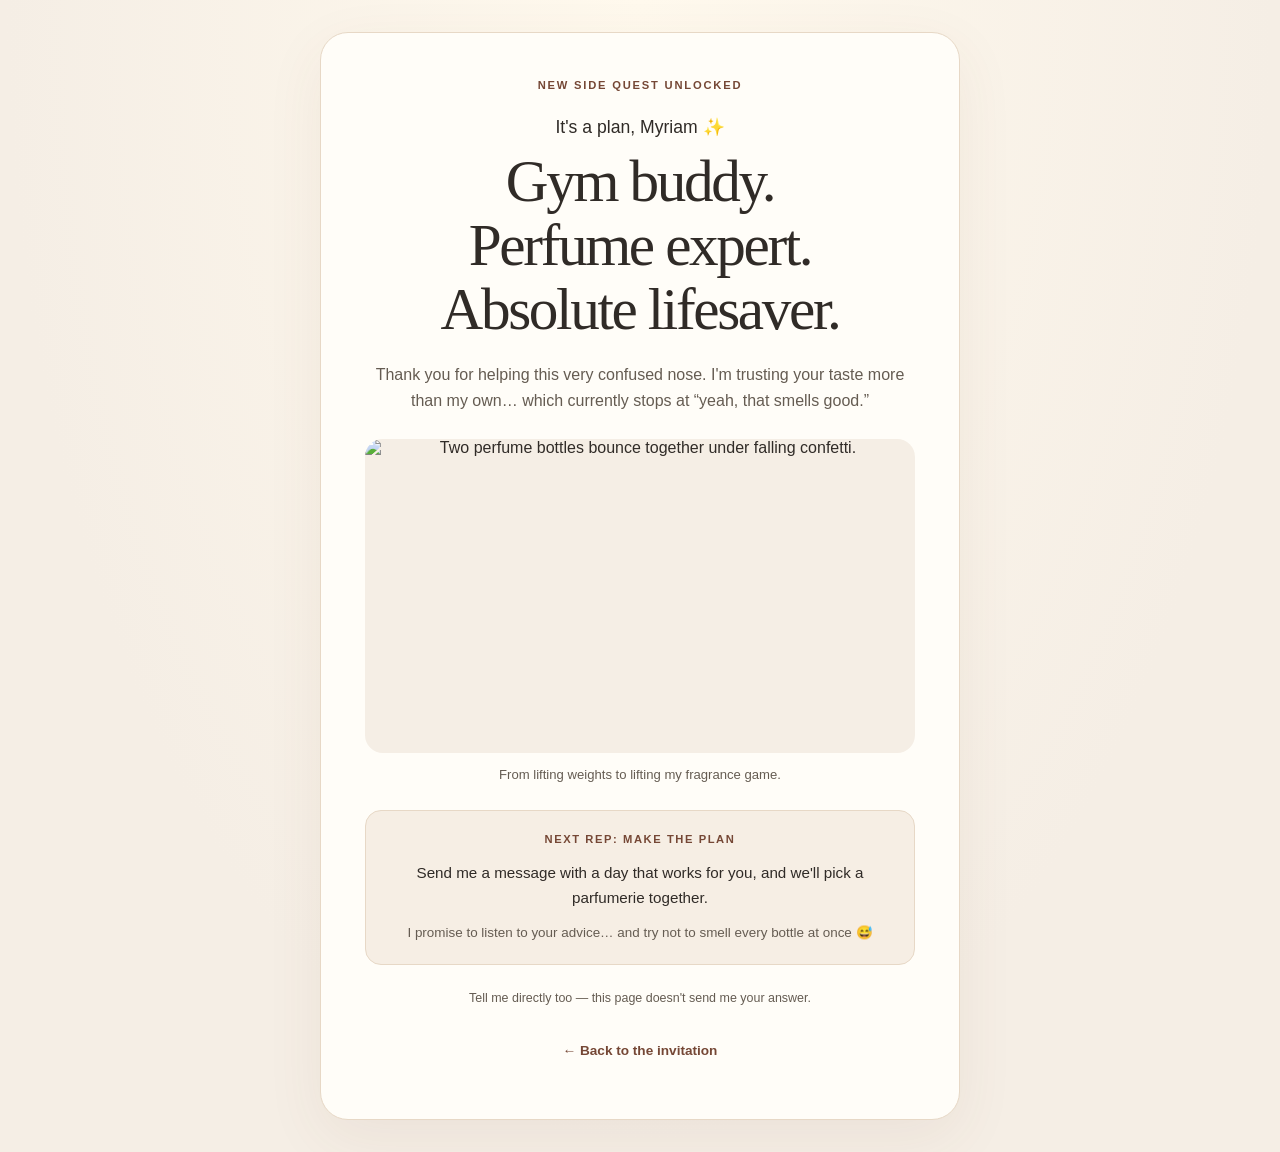
==== yes_page.html @ 6dc9c0cd "Add files via upload" ====
<!DOCTYPE html>
<html lang="en">
<head>
  <meta charset="UTF-8">
  <meta name="viewport" content="width=device-width, initial-scale=1.0">
  <meta name="theme-color" content="#f5eee5">
  <meta name="description" content="Perfume-shopping side quest accepted. Thanks, Myriam!">
  <title>Perfume mission accepted, Myriam!</title>
  <link rel="stylesheet" href="styles.css">
  <link rel="stylesheet" href="yes_style.css">
</head>
<body>
  <main class="container" aria-labelledby="success-title">
    <p class="eyebrow">NEW SIDE QUEST UNLOCKED</p>
    <p class="greeting">It's a plan, Myriam ✨</p>
    <h1 id="success-title">Gym buddy.<br>Perfume expert.<br>Absolute lifesaver.</h1>
    <p class="description">Thank you for helping this very confused nose. I'm trusting your taste more than my own… which currently stops at “yeah, that smells good.”</p>
    <!-- An original local celebration GIF, themed around perfume bottles. -->
    <figure class="gif-container">
      <img id="celebration-gif" src="assets/perfume-party.gif" width="560" height="320" alt="Two perfume bottles bounce together under falling confetti.">
      <figcaption>From lifting weights to lifting my fragrance game.</figcaption>
    </figure>
    <div class="next-step">
      <p class="next-label">NEXT REP: MAKE THE PLAN</p>
      <p>Send me a message with a day that works for you, and we'll pick a parfumerie together.</p>
      <p class="little-promise">I promise to listen to your advice… and try not to smell every bottle at once 😅</p>
    </div>
    <p class="footer-note">Tell me directly too — this page doesn't send me your answer.</p>
    <a class="back-link" href="index.html">← Back to the invitation</a>
  </main>
</body>
</html>
---- styles.css ----
/* Warm perfume-counter colors, with enough room for phones and long copy. */
:root {
  color-scheme: light;
  --background: #f5eee5;
  --card: #fffdf8;
  --ink: #302b27;
  --muted: #655c52;
  --accent: #754735;
  --border: #e7d8c6;
}

* { box-sizing: border-box; }
[hidden] { display: none !important; }

body {
  margin: 0;
  min-height: 100vh;
  min-height: 100svh;
  display: grid;
  place-items: center;
  padding: 32px 16px;
  background: radial-gradient(ellipse at top, #fff9ed 0%, var(--background) 70%);
  color: var(--ink);
  font-family: Arial, Helvetica, sans-serif;
}

.container {
  width: min(100%, 640px);
  padding: clamp(24px, 5vw, 44px);
  text-align: center;
  background: var(--card);
  border: 1px solid var(--border);
  border-radius: 28px;
  box-shadow: 0 18px 60px #75473512;
}

.eyebrow {
  margin: 0 0 22px;
  color: var(--accent);
  font-size: 0.7rem;
  font-weight: 700;
  letter-spacing: 0.16em;
  line-height: 1.6;
}

.greeting { margin: 0 0 12px; font-size: 1.1rem; }
h1 {
  margin: 0 0 20px;
  font-family: Georgia, 'Times New Roman', serif;
  font-size: clamp(2.3rem, 8vw, 3.7rem);
  font-weight: 400;
  line-height: 1.08;
  letter-spacing: -0.04em;
}

.intro, .description, .plan {
  font-size: 1rem;
  line-height: 1.65;
}
.intro { color: var(--accent); }
.description { color: var(--muted); }
.plan { margin: 22px 0; font-weight: 700; }

.gif-container { margin: 24px 0 0; }
.gif-container img {
  display: block;
  width: 100%;
  height: auto;
  border-radius: 18px;
  background: var(--background);
}
figcaption {
  margin-top: 12px;
  color: var(--muted);
  font-size: 0.82rem;
  line-height: 1.5;
}

.buttons { display: flex; justify-content: center; gap: 12px; flex-wrap: wrap; }
button, .back-link {
  min-height: 48px;
  padding: 14px 20px;
  border-radius: 12px;
  font: inherit;
  font-weight: 700;
  line-height: 1.4;
  cursor: pointer;
  text-decoration: none;
  transition: background-color 160ms ease, transform 160ms ease;
}
.yes-button { border: 1px solid var(--accent); color: #fff; background: var(--accent); }
.yes-button:hover { background: #593425; transform: translateY(-2px); }
.no-button { border: 1px solid var(--border); background: #f6eee4; color: var(--ink); }
.no-button:hover { background: #ecdfd0; }
button:focus-visible, a:focus-visible { outline: 3px solid #a77128; outline-offset: 4px; }
.response { margin: 18px 0 0; color: var(--accent); font-size: 0.92rem; line-height: 1.6; }
.response:empty { display: none; }
.text-button { margin-top: 8px; border: 0; background: transparent; color: var(--muted); text-decoration: underline; }
.footer-note { margin: 24px 0 0; color: var(--muted); font-size: 0.78rem; line-height: 1.6; }
a { color: var(--accent); }

@media (max-width: 420px) {
  body { padding: 16px 12px; }
  .container { border-radius: 20px; padding: 26px 20px; }
  .buttons { flex-direction: column; }
  .buttons button { width: 100%; }
}

@media (prefers-reduced-motion: reduce) {
  button, .back-link { transition: none; }
  .yes-button:hover { transform: none; }
  /* The still frame keeps the same illustration without the GIF animation. */
  #invite-gif { content: url('assets/perfume-quest.png'); }
  #celebration-gif { content: url('assets/perfume-party.png'); }
}
---- yes_style.css ----
/* The yes page shares the main palette and adds a little planning card. */
.next-step {
  margin-top: 26px;
  padding: 20px;
  background: #f6eee4;
  border: 1px solid var(--border);
  border-radius: 16px;
  font-size: 0.95rem;
  line-height: 1.6;
}
.next-step p { margin: 0 0 12px; }
.next-step p:last-child { margin-bottom: 0; }
.next-label {
  color: var(--accent);
  font-size: 0.7rem;
  font-weight: 700;
  letter-spacing: 0.14em;
}
.little-promise { color: var(--muted); font-size: 0.84rem; }
.back-link { display: inline-block; margin-top: 18px; color: var(--accent); font-size: 0.85rem; }
.back-link:hover { background: #f6eee4; }
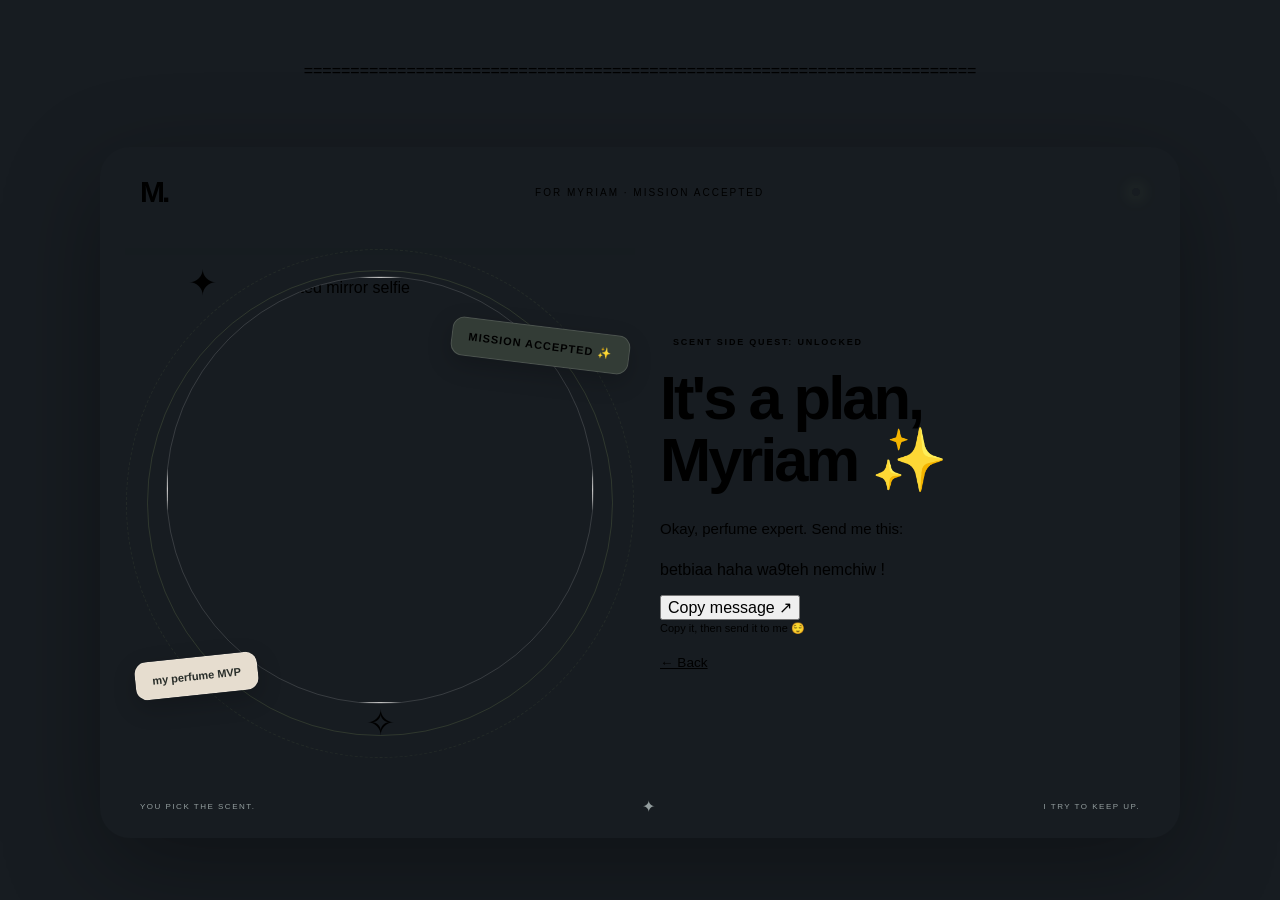
==== commit 8065a0f3: "Revamp yes_page.html layout and content" ====
--- a/yes_page.html
+++ b/yes_page.html
@@ -1,32 +1,36 @@
+========================================================================
 <!DOCTYPE html>
 <html lang="en">
 <head>
   <meta charset="UTF-8">
-  <meta name="viewport" content="width=device-width, initial-scale=1.0">
-  <meta name="theme-color" content="#f5eee5">
-  <meta name="description" content="Perfume-shopping side quest accepted. Thanks, Myriam!">
-  <title>Perfume mission accepted, Myriam!</title>
+  <meta name="viewport" content="width=device-width, initial-scale=1">
+  <meta name="theme-color" content="#20262c">
+  <title>It's a plan, Myriam ✨</title>
   <link rel="stylesheet" href="styles.css">
   <link rel="stylesheet" href="yes_style.css">
+  <script src="yes_script.js" defer></script>
 </head>
 <body>
-  <main class="container" aria-labelledby="success-title">
-    <p class="eyebrow">NEW SIDE QUEST UNLOCKED</p>
-    <p class="greeting">It's a plan, Myriam ✨</p>
-    <h1 id="success-title">Gym buddy.<br>Perfume expert.<br>Absolute lifesaver.</h1>
-    <p class="description">Thank you for helping this very confused nose. I'm trusting your taste more than my own… which currently stops at “yeah, that smells good.”</p>
-    <!-- An original local celebration GIF, themed around perfume bottles. -->
-    <figure class="gif-container">
-      <img id="celebration-gif" src="assets/perfume-party.gif" width="560" height="320" alt="Two perfume bottles bounce together under falling confetti.">
-      <figcaption>From lifting weights to lifting my fragrance game.</figcaption>
-    </figure>
-    <div class="next-step">
-      <p class="next-label">NEXT REP: MAKE THE PLAN</p>
-      <p>Send me a message with a day that works for you, and we'll pick a parfumerie together.</p>
-      <p class="little-promise">I promise to listen to your advice… and try not to smell every bottle at once 😅</p>
+  <main class="invite accepted">
+    <header class="topbar"><span class="brand">M<span class="brand-dot">.</span></span><span class="edition">FOR MYRIAM · MISSION ACCEPTED</span><span class="online-dot" aria-hidden="true"></span></header>
+    <div class="layout">
+      <section class="visual party" aria-label="Myriam celebrating the perfume plan">
+        <div class="orbit orbit-one" aria-hidden="true"></div><div class="orbit orbit-two" aria-hidden="true"></div>
+        <div class="portrait-wrap"><img class="portrait" src="assets/myriam.png" width="800" height="800" alt="Myriam's illustrated mirror selfie"></div>
+        <span class="floating-tag expert-tag">MISSION ACCEPTED ✨</span><span class="floating-tag gym-tag">my perfume MVP</span>
+        <span class="spark spark-one" aria-hidden="true">✦</span><span class="spark spark-two" aria-hidden="true">✧</span>
+        <div class="confetti" aria-hidden="true"><i></i><i></i><i></i><i></i><i></i><i></i><i></i><i></i></div>
+      </section>
+      <section class="copy" aria-labelledby="title">
+        <p class="eyebrow"><span></span> SCENT SIDE QUEST: UNLOCKED</p>
+        <h1 id="title">It's a plan,<br><em>Myriam ✨</em></h1>
+        <p class="subtitle">Okay, perfume expert. Send me this:</p>
+        <div class="message-card"><p id="message-text">betbiaa haha wa9teh nemchiw !</p><button id="copy-button" type="button">Copy message <span aria-hidden="true">↗</span></button></div>
+        <p id="copy-status" class="status" role="status" aria-live="polite">Copy it, then send it to me 😌</p>
+        <a class="back-link" href="index.html">← Back</a>
+      </section>
     </div>
-    <p class="footer-note">Tell me directly too — this page doesn't send me your answer.</p>
-    <a class="back-link" href="index.html">← Back to the invitation</a>
+    <footer class="page-footer"><span>YOU PICK THE SCENT.</span><span aria-hidden="true">✦</span><span>I TRY TO KEEP UP.</span></footer>
   </main>
 </body>
 </html>
--- a/styles.css
+++ b/styles.css
@@ -1,115 +1,84 @@
-/* Warm perfume-counter colors, with enough room for phones and long copy. */
-:root {
-  color-scheme: light;
-  --background: #f5eee5;
-  --card: #fffdf8;
-  --ink: #302b27;
-  --muted: #655c52;
-  --accent: #754735;
-  --border: #e7d8c6;
-}
-
+========================================================================
+:root { color-scheme: dark; --bg: #20262c; --panel: #272e35; --ink: #f8f5ef; --muted: #adb5bb; --lime: #d3f68b; --line: #ffffff18; }
 * { box-sizing: border-box; }
 [hidden] { display: none !important; }
-
-body {
-  margin: 0;
-  min-height: 100vh;
-  min-height: 100svh;
-  display: grid;
-  place-items: center;
-  padding: 32px 16px;
-  background: radial-gradient(ellipse at top, #fff9ed 0%, var(--background) 70%);
-  color: var(--ink);
-  font-family: Arial, Helvetica, sans-serif;
+body { margin: 0; min-height: 100vh; min-height: 100svh; display: grid; place-items: center; padding: 28px; background: #171c21; color: var(--ink); font-family: Inter, 'Segoe UI', Arial, sans-serif; }
+button, a { -webkit-tap-highlight-color: transparent; }
+button { font: inherit; cursor: pointer; }
+a { color: var(--lime); }
+.invite { width: min(1080px, 100%); overflow: hidden; padding: 28px 40px 22px; border: 1px solid var(--line); border-radius: 30px; background: radial-gradient(ellipse at 15% 35%, #394037 0, transparent 50%), var(--bg); box-shadow: 0 30px 100px #0005; }
+.topbar, .page-footer, .bottom-row { display: flex; align-items: center; justify-content: space-between; }
+.topbar { padding-bottom: 24px; }
+.brand { font-size: 30px; font-weight: 900; letter-spacing: -3px; }
+.brand-dot { color: var(--lime); }
+.edition { font-size: 10px; letter-spacing: 2px; color: var(--muted); }
+.online-dot { width: 8px; height: 8px; border-radius: 50%; background: var(--lime); box-shadow: 0 0 18px #d3f68550; }
+.layout { display: grid; grid-template-columns: 1fr 1fr; gap: 40px; align-items: center; padding: 30px 0 36px; }
+.visual { position: relative; min-width: 0; aspect-ratio: 1; display: grid; place-items: center; }
+.portrait-wrap { width: 89%; aspect-ratio: 1; border-radius: 50%; overflow: hidden; border: 1px solid #ffffff24; animation: portrait-drift 5s ease-in-out infinite; }
+.portrait { display: block; width: 100%; height: 100%; object-fit: cover; }
+.orbit { position: absolute; width: 97%; height: 97%; border: 1px solid #d3f68b20; border-radius: 50%; pointer-events: none; }
+.orbit-two { width: 106%; height: 106%; border-style: dashed; opacity: .5; animation: orbit-turn 70s linear infinite; }
+.floating-tag { position: absolute; z-index: 2; padding: 12px 16px; border: 1px solid #ffffff20; border-radius: 12px; background: #333c36; font-size: 11px; font-weight: 600; box-shadow: 0 8px 24px #0003; animation: tag-drift 4s ease-in-out infinite; }
+.expert-tag { top: 13%; right: -2%; color: var(--lime); transform: rotate(7deg); letter-spacing: 1px; }
+.gym-tag { left: -1%; bottom: 10%; background: #e6ddcf; color: #282d29; transform: rotate(-6deg); animation-delay: -2s; }
+.perfume-charm { position: absolute; width: 72px; height: 86px; bottom: 9%; right: 0; color: var(--lime); transform: rotate(12deg); animation: bottle-drift 3s ease-in-out infinite; filter: drop-shadow(0 10px 12px #0005); }
+.perfume-charm svg { width: 100%; height: 100%; }
+.spark { position: absolute; color: var(--lime); font-size: 35px; animation: twinkle 2.8s ease-in-out infinite; }
+.spark-one { top: 0; left: 10%; }
+.spark-two { bottom: 0; left: 47%; animation-delay: -1.4s; }
+.copy { min-width: 0; }
+.eyebrow { display: flex; gap: 8px; align-items: center; margin: 0 0 20px; color: var(--lime); font-size: 9px; font-weight: 700; letter-spacing: 1.8px; }
+.eyebrow span { width: 5px; height: 5px; background: var(--lime); border-radius: 50%; }
+h1 { font-size: clamp(38px, 4.8vw, 64px); line-height: 1.02; letter-spacing: -3px; margin: 0; font-weight: 750; }
+h1 em { font-style: normal; color: var(--lime); }
+.subtitle { color: var(--muted); font-size: 15px; line-height: 1.7; margin: 24px 0 20px; }
+.answer-arena { position: relative; height: 132px; width: 100%; }
+.yes-button, .no-button { position: absolute; top: 6px; min-height: 48px; border-radius: 100px; padding: 13px 18px; font-size: 12px; font-weight: 650; white-space: nowrap; }
+.yes-button { left: 0; width: 145px; background: var(--lime); color: #222a21; border: 1px solid var(--lime); transition: box-shadow .2s, background .2s; }
+.yes-button span { margin-left: 18px; font-size: 17px; }
+.yes-button:hover { background: #e2ffb0; box-shadow: 0 0 24px #d3f68b25; }
+.no-button { right: 0; color: var(--muted); background: var(--panel); border: 1px solid #ffffff24; }
+.no-button:hover { border-color: #d3f68b70; }
+.bottom-row { gap: 12px; min-height: 26px; }
+.status { margin: 0; color: var(--muted); font-size: 11px; line-height: 1.5; }
+.decline-button { color: var(--muted); font-size: 10px; background: transparent; border: 0; padding: 10px 0 10px 10px; white-space: nowrap; text-decoration: underline; text-underline-offset: 3px; }
+.page-footer { padding-top: 18px; border-top: 1px solid var(--line); color: #939d9e; font-size: 8px; letter-spacing: 1.5px; gap: 12px; }
+.page-footer > span:nth-child(2) { color: var(--lime); font-size: 16px; }
+button:focus-visible, a:focus-visible { outline: 2px solid var(--lime); outline-offset: 5px; }
+@keyframes portrait-drift { 50% { transform: translateY(-7px) rotate(1deg); } }
+@keyframes tag-drift { 50% { translate: 0 -6px; } }
+@keyframes bottle-drift { 50% { translate: 0 -9px; rotate: -8deg; } }
+@keyframes twinkle { 50% { opacity: .3; scale: .7; } }
+@keyframes orbit-turn { to { transform: rotate(360deg); } }
+@media (max-width: 800px) {
+  body { padding: 16px; }
+  .invite { padding: 20px 24px; border-radius: 24px; max-width: 480px; }
+  .topbar { padding-bottom: 8px; }
+  .edition { font-size: 8px; letter-spacing: 1.3px; }
+  .layout { grid-template-columns: 1fr; gap: 22px; padding: 14px 0 22px; }
+  .visual { width: min(270px, 80%); margin: 0 auto; }
+  .floating-tag { font-size: 8px; padding: 9px 11px; }
+  .expert-tag { right: -10%; }
+  .gym-tag { left: -9%; }
+  .perfume-charm { width: 52px; height: 62px; right: -7%; }
+  .spark { font-size: 26px; }
+  h1 { font-size: 48px; letter-spacing: -2.5px; }
+  .eyebrow { margin-bottom: 14px; }
+  .subtitle { margin: 18px 0 14px; font-size: 13px; }
+  .page-footer { font-size: 6px; letter-spacing: .8px; }
 }
-
-.container {
-  width: min(100%, 640px);
-  padding: clamp(24px, 5vw, 44px);
-  text-align: center;
-  background: var(--card);
-  border: 1px solid var(--border);
-  border-radius: 28px;
-  box-shadow: 0 18px 60px #75473512;
+@media (max-width: 350px) {
+  body { padding: 10px; }
+  .invite { padding: 16px; }
+  h1 { font-size: 42px; }
+  .yes-button { width: 119px; }
+  .yes-button span { margin-left: 9px; }
+  .no-button { padding-inline: 12px; font-size: 11px; }
 }
-
-.eyebrow {
-  margin: 0 0 22px;
-  color: var(--accent);
-  font-size: 0.7rem;
-  font-weight: 700;
-  letter-spacing: 0.16em;
-  line-height: 1.6;
+@media (prefers-reduced-motion: reduce) {
+  *, *::before, *::after { animation: none !important; transition: none !important; }
 }
-
-.greeting { margin: 0 0 12px; font-size: 1.1rem; }
-h1 {
-  margin: 0 0 20px;
-  font-family: Georgia, 'Times New Roman', serif;
-  font-size: clamp(2.3rem, 8vw, 3.7rem);
-  font-weight: 400;
-  line-height: 1.08;
-  letter-spacing: -0.04em;
-}
-
-.intro, .description, .plan {
-  font-size: 1rem;
-  line-height: 1.65;
-}
-.intro { color: var(--accent); }
-.description { color: var(--muted); }
-.plan { margin: 22px 0; font-weight: 700; }
-
-.gif-container { margin: 24px 0 0; }
-.gif-container img {
-  display: block;
-  width: 100%;
-  height: auto;
-  border-radius: 18px;
-  background: var(--background);
-}
-figcaption {
-  margin-top: 12px;
-  color: var(--muted);
-  font-size: 0.82rem;
-  line-height: 1.5;
-}
-
-.buttons { display: flex; justify-content: center; gap: 12px; flex-wrap: wrap; }
-button, .back-link {
-  min-height: 48px;
-  padding: 14px 20px;
-  border-radius: 12px;
-  font: inherit;
-  font-weight: 700;
-  line-height: 1.4;
-  cursor: pointer;
-  text-decoration: none;
-  transition: background-color 160ms ease, transform 160ms ease;
-}
-.yes-button { border: 1px solid var(--accent); color: #fff; background: var(--accent); }
-.yes-button:hover { background: #593425; transform: translateY(-2px); }
-.no-button { border: 1px solid var(--border); background: #f6eee4; color: var(--ink); }
-.no-button:hover { background: #ecdfd0; }
-button:focus-visible, a:focus-visible { outline: 3px solid #a77128; outline-offset: 4px; }
-.response { margin: 18px 0 0; color: var(--accent); font-size: 0.92rem; line-height: 1.6; }
-.response:empty { display: none; }
-.text-button { margin-top: 8px; border: 0; background: transparent; color: var(--muted); text-decoration: underline; }
-.footer-note { margin: 24px 0 0; color: var(--muted); font-size: 0.78rem; line-height: 1.6; }
-a { color: var(--accent); }
-
-@media (max-width: 420px) {
-  body { padding: 16px 12px; }
-  .container { border-radius: 20px; padding: 26px 20px; }
-  .buttons { flex-direction: column; }
-  .buttons button { width: 100%; }
-}
-
-@media (prefers-reduced-motion: reduce) {
-  button, .back-link { transition: none; }
-  .yes-button:hover { transform: none; }
-  /* The still frame keeps the same illustration without the GIF animation. */
-  #invite-gif { content: url('assets/perfume-quest.png'); }
-  #celebration-gif { content: url('assets/perfume-party.png'); }
-}
+.chasing .portrait-wrap { animation: portrait-drift 1.8s ease-in-out infinite; }
+.chasing .perfume-charm { animation-duration: 1.2s; }
+.passed .expert-tag { opacity: .6; }
